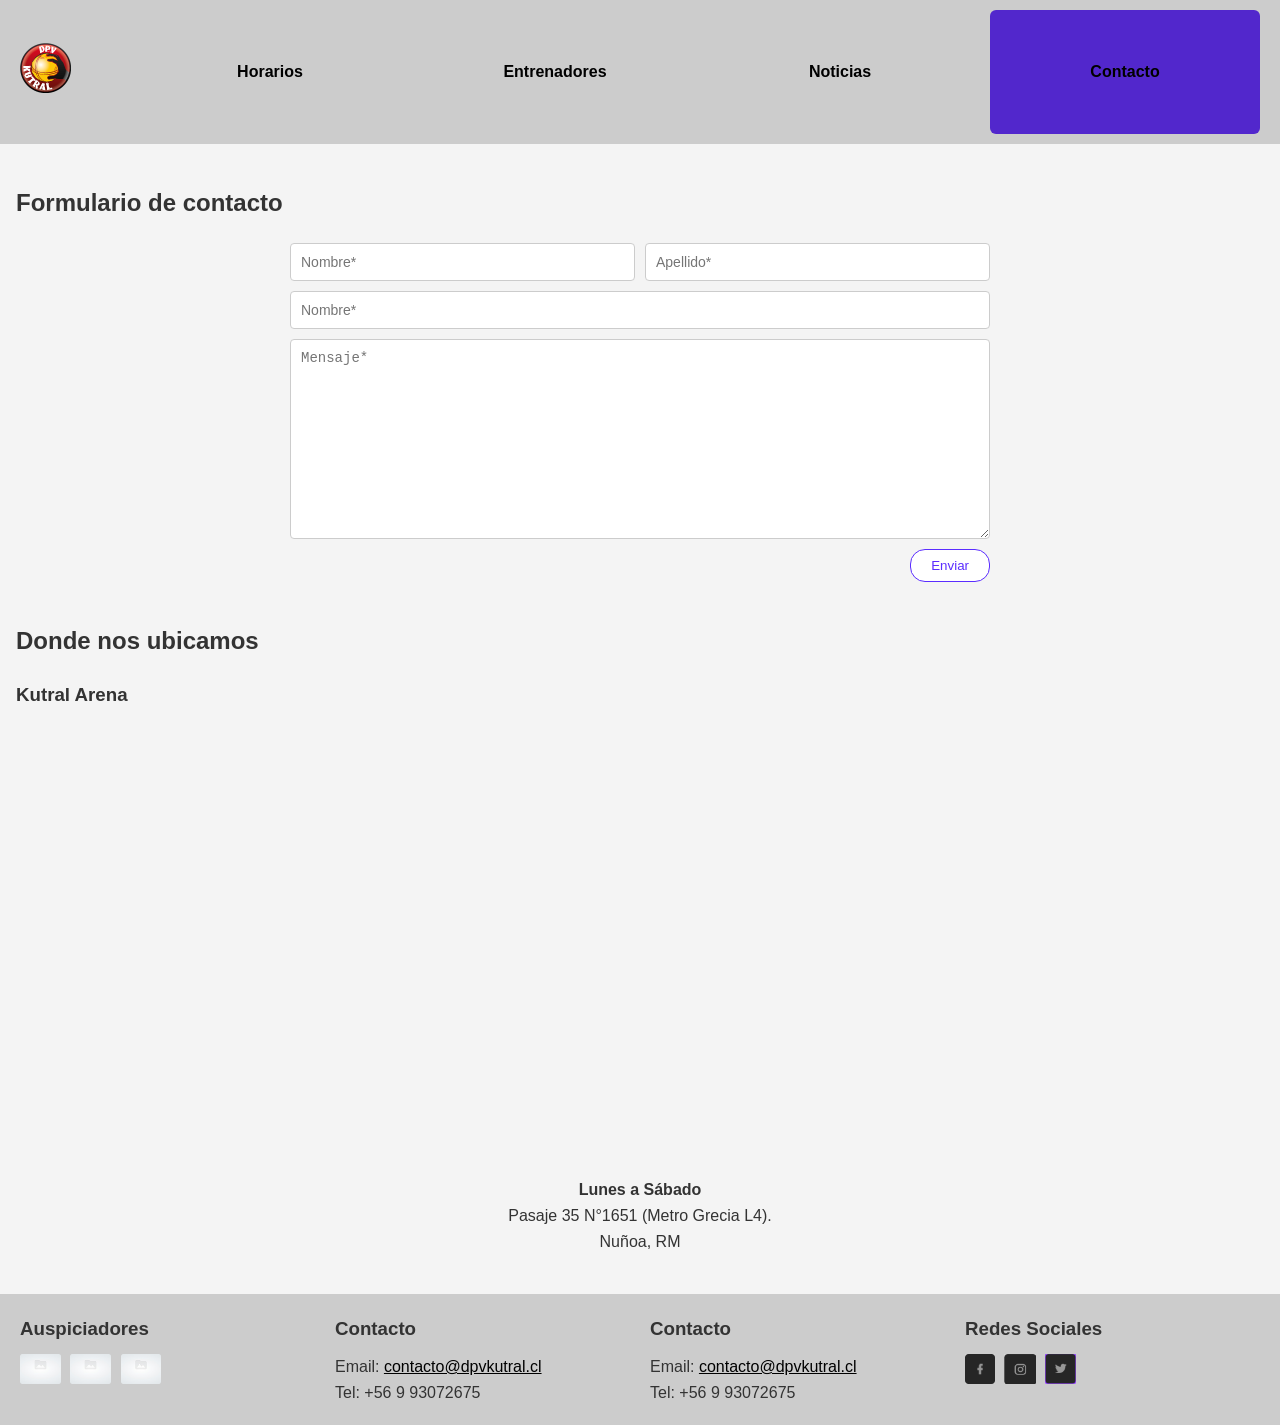
==== pages/contacto.html @ 5791cf62 "primer commit" ====
<!DOCTYPE html>
<html lang="es">
<head>
    <meta charset="UTF-8">
    <meta name="viewport" content="width=device-width, initial-scale=1.0">
    <title>DPV Kutral</title>
    <link rel="shortcut icon" href="favicon.ico" type="image/x-icon">
    <link rel="stylesheet" href="../styles/style.css">

</head>
<body>

  <header>
    <a href="../index.html"><img src="../assets/img/logo_kutral3.png" alt="Logo DPV Kutral"></a>
    <nav>
      <ul>
        <li><a href="horarios.html">Horarios</a></li>
        <li><a href="entrenadores.html">Entrenadores</a></li>
        <li ><a href="noticias.html">Noticias</a></li>
        <li class="active"><a href="#">Contacto</a></li>
      </ul>
    </nav>
  </header>

  <main>
    <section class="formulario">
      <h1>Formulario de contacto</h1>
      <form>
        <div class="fila">
          <input type="text" placeholder="Nombre*">
          <input type="text" placeholder="Apellido*">
        </div>
        <input type="email" placeholder="Nombre*">
        <textarea placeholder="Mensaje*"></textarea>
        <button type="submit" class="button-form">Enviar</button>
      </form>
    </section>

    <section class="ubicacion">
      <h2>Donde nos ubicamos</h2>
      <h3>Kutral Arena</h3>
      <iframe src="https://www.google.com/maps/embed?pb=!1m18!1m12!1m3!1d3328.2023689331454!2d-70.58218602430838!3d-33.47008167338171!2m3!1f0!2f0!3f0!3m2!1i1024!2i768!4f13.1!3m3!1m2!1s0x9662cf8023a3175b%3A0xc8553400b1404cc6!2sKutral%20Arena!5e0!3m2!1ses-419!2scl!4v1747778278502!5m2!1ses-419!2scl" width="600" height="450" style="border:0;" allowfullscreen="" loading="lazy" referrerpolicy="no-referrer-when-downgrade"></iframe>
      <div class="direccion">
        <p><strong>Lunes a Sábado</strong></p>
        <p>Pasaje 35 N°1651 (Metro Grecia L4).<br>Nuñoa, RM</p>
      </div>
    </section>
  </main>
 <!-- Footer -->
  <footer>
     <div>
       <h3>Auspiciadores</h3>
      <img src="../assets/img/sponsor_1.png" alt="Auspiciador 1">
      <img src="../assets/img/sponsor_1.png" alt="Auspiciador 2">
      <img src="../assets/img/sponsor_1.png" alt="Auspiciador 3">
    </div>
    <div>
      <h3>Contacto</h3>
      <p>Email: <a href="mailto:contacto@dpvkutral.cl">contacto@dpvkutral.cl</a></p>
      <p>Tel: +56 9 93072675</p>
    </div>
   
    <div>
      <h3>Contacto</h3>
      <p>Email: <a href="mailto:contacto@dpvkutral.cl">contacto@dpvkutral.cl</a></p>
      <p>Tel: +56 9 93072675</p>
    </div>
    <div>
      <h3>Redes Sociales</h3>
       <a href="https://www.facebook.com/DpvKutral/"><img src="../assets/img/facebook.png" alt="Facebook"></a>
      <a href="https://www.instagram.com/dpvkutral/"><img src="../assets/img/insta.png" alt="Instagram"></a>
      <a href="https://x.com/i/flow/login?redirect_after_login=%2Fdpvkutral"><img src="../assets/img/twitter.png" alt="Twitter"></a>
    </div>
  </footer>

</body>
</html>
---- styles/style.css ----
* {
  margin: 0;
  padding: 0;
  box-sizing: border-box;
}

body {
  font-family: Arial, sans-serif;
  line-height: 1.6;
  background-color: #f4f4f4;
  color: #333;
 
 
}

header {
  background: #ccc;
  padding: 10px 20px;
  display: flex;
  align-items: center;
  justify-content: space-between;
  width: 100%;
 
}

header img {
  height: 50px;
}

nav ul {
  list-style: none;
  display: flex;
  gap: 15px;
}

nav a {
  text-decoration: none;
  color: #000;
    font-weight: bold;
    display: flex;
    width: 270px;
    height: 124.156px;
    padding: 6px 16px;
    justify-content: center;
    align-items: center;
    flex-shrink: 0;
    }
nav li.active{
    border-radius: 6px;
    background: var(--Primary-Color-Dark, #5227CC);
    color: #fff;
    }

section {
  margin: 40px 0;
  padding: 0px 16px;
}

section h1,
section h2 {
  margin-bottom: 20px;
}
#hero{
  /* background-image: url("./assets/img/hero_image.png");*/
   
  
    width: 100%;
    height: 746px;
    background-image: url(./assets/img/hero_image.png);
    background-repeat: repeat-x;
    background-position: center;
   
   
}
.contenedor{
    display: flex;
}
.noticias {
    display: flex;
    gap: 20px;
    width: 55%;
    align-content: flex-start;
    flex-wrap: nowrap;
    flex-direction: column-reverse;
    justify-content: flex-end;

}

.noticias article {
  background: #fff;
  padding: 15px;
  
  align-items: center;
  gap: 15px;
  border: 1px solid #ddd;
}

.noticias img {
  width: 100px;
  height: 100px;
  object-fit: cover;
}

aside {
  margin-top: 40px;
}
aside.instagram{
    width: 40%;
    display: flex;
    align-content: flex-start;
    justify-content: flex-end;
    align-items: flex-start;
    flex-direction: row;
    flex-wrap: wrap;
}
.videos{
    display: flex;
    align-items: stretch;
    justify-content: space-around;
    flex-wrap: nowrap;
    
}
/*noticias*/
.noticias-container {
  display: flex;
  gap: 20px;
  flex-wrap: wrap;
}

.trending-news {
  flex: 1;
  background-color: #e5e7eb;
  padding: 20px;
  border-radius: 10px;
}

.trending-news h2 {
  font-size: 1.2em;
  margin-bottom: 15px;
}

.trending-news article {
  display: flex;
  gap: 15px;
  margin-bottom: 20px;
}

.trending-news img {
  width: 60px;
  height: 60px;
  background: #ccc;
  border-radius: 5px;
}

.trending-news h3 {
  font-size: 1em;
  margin: 5px 0;
}

.featured-news {
  flex: 1;
  background-color: #4b5563;
  color: white;
  padding: 20px;
  border-radius: 10px;
  position: relative;
}

.featured-news button {
  position: absolute;
  top: 20px;
  left: 20px;
  background: #6b7280;
  color: white;
  border: none;
  padding: 5px 10px;
  border-radius: 5px;
}

.featured-news h2 {
  margin-top: 60px;
  font-size: 1.4em;
}

.featured-news img {
  margin-top: 20px;
  width: 100%;
  border-radius: 10px;
}
/*entrenadores*/
.grid {
  display: grid;
  grid-template-columns: repeat(auto-fit, minmax(300px, 1fr));
  gap: 20px;
}

.card {
  background: white;
  padding: 20px;
  border-radius: 10px;
  box-shadow: 0 2px 6px rgba(0,0,0,0.1);
}

.card img {
  
  border-radius: 10px;
  margin-bottom: 15px;

 
}

.social {
  margin-top: 10px;
}

.social a img {
  height: 48px;
  margin-right: 10px;
}
/*contacto*/
.formulario h1, .ubicacion h2 {
  font-size: 24px;
  margin-bottom: 20px;
}

form {
  max-width: 700px;
  margin: auto;
  display: flex;
  flex-direction: column;
  gap: 10px;
}

.fila {
  display: flex;
  gap: 10px;
}

input, textarea {
  width: 100%;
  padding: 10px;
  border: 1px solid #ccc;
  border-radius: 4px;
  font-size: 14px;
}

textarea {
  height: 200px;
}

.button-form {
  align-self: flex-end;
  padding: 8px 20px;
  background-color: white;
  border: 1px solid #5b2dff;
  border-radius: 15px;
  color: #5b2dff;
  cursor: pointer;
}

.ubicacion img {
  width: 100%;
  max-width: 700px;
  display: block;
  margin: 20px auto;
}

.direccion {
  text-align: center;
  margin-top: 10px;
}
/*horarios*/
.horarios {
  display: flex;
  justify-content: space-around;
  margin: 40px 20px;
  flex-wrap: wrap;
}

.grupo {
  text-align: center;
  max-width: 250px;
}

.foto {
  width: 80px;
  height: 80px;
  background: #ddd;
  border-radius: 50%;
  margin: 0 auto 10px;
}

.horario {
  display: inline-block;
  margin: 5px 0;
  padding: 5px 10px;
  border: 1px solid #888;
  border-radius: 8px;
  font-size: 14px;
}
footer {
  background: #ccc;
  padding: 20px;
  display: flex;
  justify-content: space-between;
  flex-wrap: wrap;
  gap: 20px;
}

footer div {
  flex: 1 1 200px;
}

footer h3 {
  margin-bottom: 10px;
}

footer img {
  height: 30px;
  margin-right: 5px;
}

footer a {
  text-decoration: underline;
  color: #000;
}

button {
  padding: 8px 12px;
  background-color: #eee;
  border: 1px solid #999;
  cursor: pointer;
}
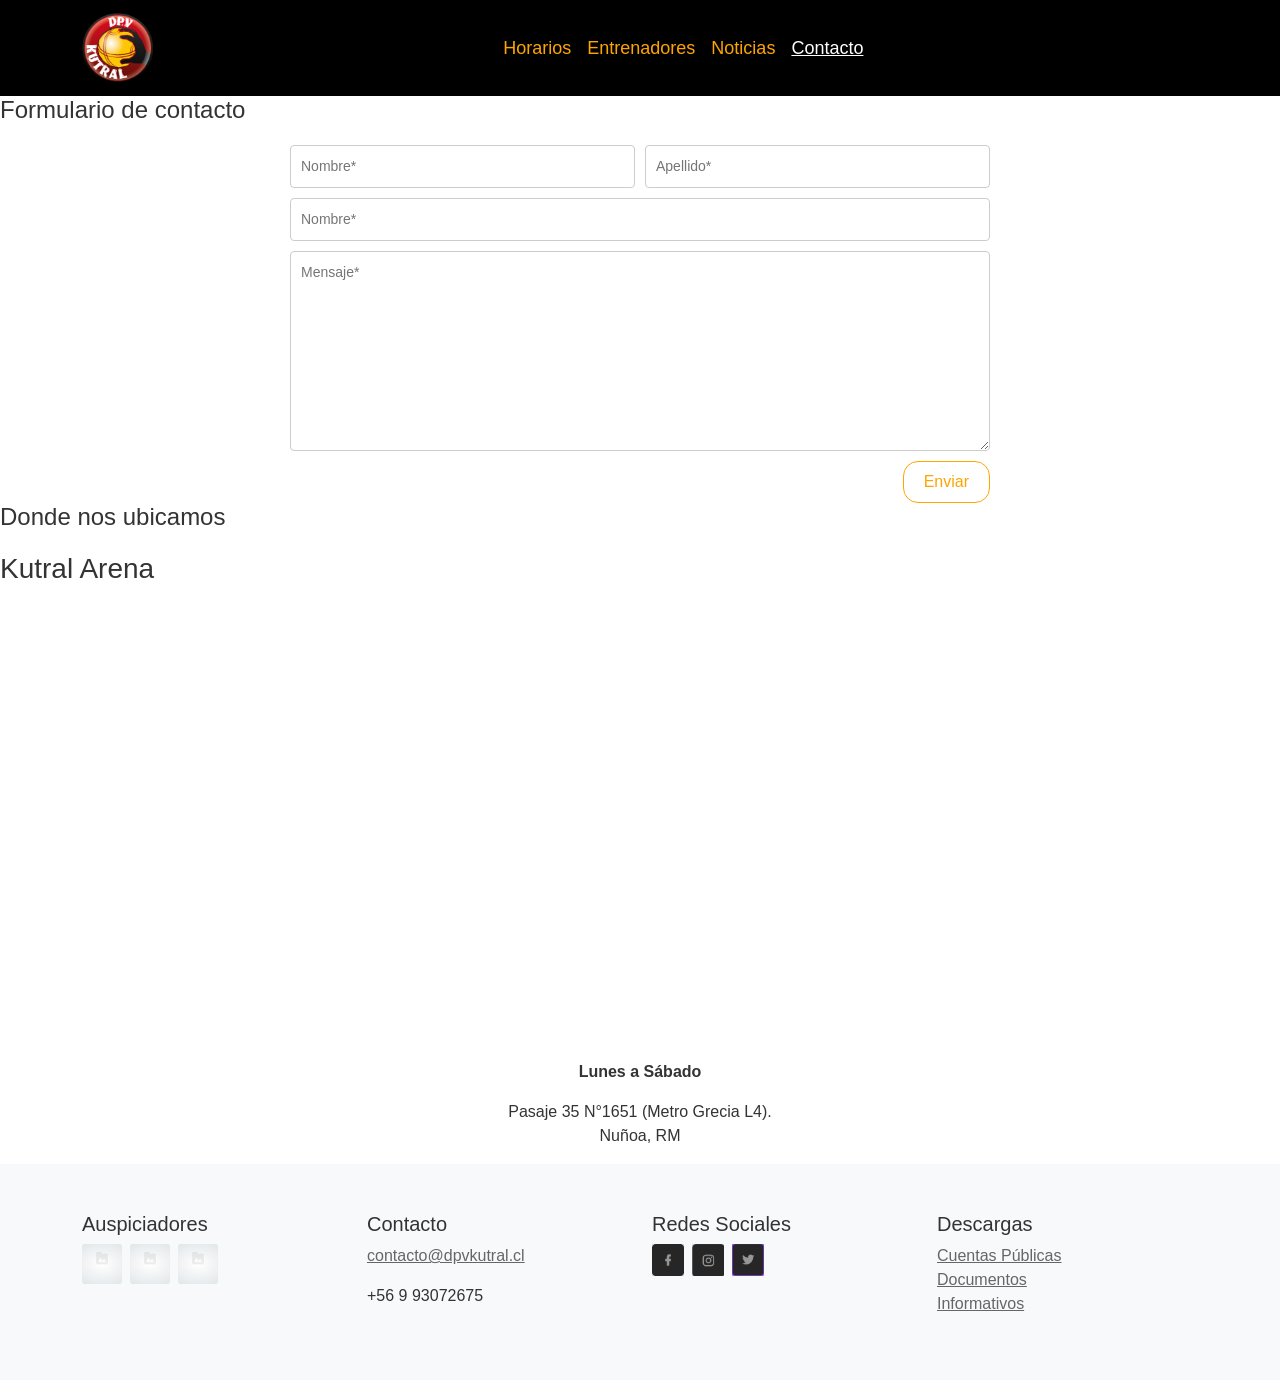
==== commit e9a19aa9: "segunda entrega" ====
--- a/pages/contacto.html
+++ b/pages/contacto.html
@@ -1,26 +1,34 @@
 <!DOCTYPE html>
 <html lang="es">
 <head>
-    <meta charset="UTF-8">
-    <meta name="viewport" content="width=device-width, initial-scale=1.0">
-    <title>DPV Kutral</title>
-    <link rel="shortcut icon" href="favicon.ico" type="image/x-icon">
-    <link rel="stylesheet" href="../styles/style.css">
-
+  <meta charset="UTF-8" />
+  <meta name="viewport" content="width=device-width, initial-scale=1.0" />
+  <title>DPV Kutral</title>
+  <link rel="shortcut icon" href="favicon.ico" type="image/x-icon">
+  <link href="https://cdn.jsdelivr.net/npm/bootstrap@5.3.6/dist/css/bootstrap.min.css" rel="stylesheet">
+  <link rel="stylesheet" href="../styles/style.css" />
+</head>
 </head>
 <body>
 
-  <header>
-    <a href="../index.html"><img src="../assets/img/logo_kutral3.png" alt="Logo DPV Kutral"></a>
-    <nav>
-      <ul>
-        <li><a href="horarios.html">Horarios</a></li>
-        <li><a href="entrenadores.html">Entrenadores</a></li>
-        <li ><a href="noticias.html">Noticias</a></li>
-        <li class="active"><a href="#">Contacto</a></li>
-      </ul>
-    </nav>
-  </header>
+  <!-- Navbar -->
+ <nav class="navbar navbar-expand-lg ">
+    <div class="container">
+      <a class="navbar-brand" href="../index.html"><img src="../assets/img/logo_kutral3.png" alt="Logo" style="height:70px;"></a>
+      <button class="navbar-toggler" type="button" data-bs-toggle="collapse" data-bs-target="#navbarNav">
+        <span class="navbar-toggler-icon"></span>
+      </button>
+      <div class="collapse navbar-collapse justify-content-center" id="navbarNav">
+        <ul class="navbar-nav">
+          <li class="nav-item"><a class="nav-link" href="./horarios.html">Horarios</a></li>
+          <li class="nav-item"><a class="nav-link" href="./entrenadores.html">Entrenadores</a></li>
+          <li class="nav-item"><a class="nav-link" href="./noticias.html">Noticias</a></li>
+          <li class="nav-item"><a class="nav-link active" href="#">Contacto</a></li>
+        </ul>
+      </div>
+    </div>
+  </nav>
+
 
   <main>
     <section class="formulario">
@@ -47,29 +55,40 @@
     </section>
   </main>
  <!-- Footer -->
-  <footer>
-     <div>
-       <h3>Auspiciadores</h3>
-      <img src="../assets/img/sponsor_1.png" alt="Auspiciador 1">
-      <img src="../assets/img/sponsor_1.png" alt="Auspiciador 2">
-      <img src="../assets/img/sponsor_1.png" alt="Auspiciador 3">
-    </div>
-    <div>
-      <h3>Contacto</h3>
-      <p>Email: <a href="mailto:contacto@dpvkutral.cl">contacto@dpvkutral.cl</a></p>
-      <p>Tel: +56 9 93072675</p>
-    </div>
-   
-    <div>
-      <h3>Contacto</h3>
-      <p>Email: <a href="mailto:contacto@dpvkutral.cl">contacto@dpvkutral.cl</a></p>
-      <p>Tel: +56 9 93072675</p>
-    </div>
-    <div>
-      <h3>Redes Sociales</h3>
-       <a href="https://www.facebook.com/DpvKutral/"><img src="../assets/img/facebook.png" alt="Facebook"></a>
-      <a href="https://www.instagram.com/dpvkutral/"><img src="../assets/img/insta.png" alt="Instagram"></a>
-      <a href="https://x.com/i/flow/login?redirect_after_login=%2Fdpvkutral"><img src="../assets/img/twitter.png" alt="Twitter"></a>
+ <!-- Footer -->
+  <footer class="bg-light py-5">
+    <div class="container">
+      <div class="row gy-4">
+        <div class="col-12 col-md-3">
+          <h5>Auspiciadores</h5>
+          <div class="d-flex gap-2 flex-wrap">
+            <img src="../assets/img/sponsor_1.png" width="40" height="40" alt="">
+            <img src="../assets/img/sponsor_1.png" width="40" height="40" alt="">
+            <img src="../assets/img/sponsor_1.png" width="40" height="40" alt="">
+          </div>
+        </div>
+        <div class="col-12 col-md-3">
+          <h5>Contacto</h5>
+          <p><a href="mailto:contacto@dpvkutral.cl">contacto@dpvkutral.cl</a></p>
+          <p>+56 9 93072675</p>
+        </div>
+        <div class="col-12 col-md-3">
+          <h5>Redes Sociales</h5>
+          <div class="d-flex gap-2">
+            <a href="https://www.facebook.com/DpvKutral/"><img src="../assets/img/facebook.png" width="32" height="32"></a>
+            <a href="https://www.instagram.com/dpvkutral/"><img src="../assets/img/insta.png" width="32" height="32"></a>
+            <a href="https://x.com/dpvkutral"><img src="../assets/img/twitter.png" width="32" height="32"></a>
+          </div>
+        </div>
+        <div class="col-12 col-md-3">
+          <h5>Descargas</h5>
+          <ul class="list-unstyled">
+            <li><a href="#">Cuentas Públicas</a></li>
+            <li><a href="#">Documentos</a></li>
+            <li><a href="#">Informativos</a></li>
+          </ul>
+        </div>
+      </div>
     </div>
   </footer>
 
--- a/styles/style.css
+++ b/styles/style.css
@@ -5,121 +5,175 @@
 }
 
 body {
-  font-family: Arial, sans-serif;
-  line-height: 1.6;
-  background-color: #f4f4f4;
+  font-family: ArialRoboto, sans-serif;
+  background-color: #fff;
   color: #333;
- 
- 
-}
-
-header {
-  background: #ccc;
-  padding: 10px 20px;
-  display: flex;
-  align-items: center;
-  justify-content: space-between;
-  width: 100%;
- 
-}
-
-header img {
-  height: 50px;
-}
-
-nav ul {
-  list-style: none;
-  display: flex;
-  gap: 15px;
-}
-
-nav a {
-  text-decoration: none;
-  color: #000;
-    font-weight: bold;
-    display: flex;
-    width: 270px;
-    height: 124.156px;
-    padding: 6px 16px;
-    justify-content: center;
-    align-items: center;
-    flex-shrink: 0;
-    }
-nav li.active{
-    border-radius: 6px;
-    background: var(--Primary-Color-Dark, #5227CC);
-    color: #fff;
-    }
-
-section {
-  margin: 40px 0;
-  padding: 0px 16px;
-}
-
+}
+a{
+  color: #666;
+  text-decoration: underline;
+}
 section h1,
 section h2 {
   margin-bottom: 20px;
 }
-#hero{
-  /* background-image: url("./assets/img/hero_image.png");*/
-   
-  
-    width: 100%;
-    height: 746px;
-    background-image: url(./assets/img/hero_image.png);
-    background-repeat: repeat-x;
-    background-position: center;
-   
-   
-}
-.contenedor{
-    display: flex;
-}
-.noticias {
-    display: flex;
-    gap: 20px;
-    width: 55%;
-    align-content: flex-start;
-    flex-wrap: nowrap;
-    flex-direction: column-reverse;
-    justify-content: flex-end;
-
-}
-
-.noticias article {
+/*menu*/
+.navbar {
+  background-color: #000;
+}
+.navbar .nav-item a{
+  color: orange;
+  font-size: 18px;
+}
+.navbar .nav-item a:hover{
+  color:#fff;
+  text-decoration: underline;
+}
+.navbar .nav-item a.nav-link.active {
+    color: #fff;
+    text-decoration: underline;
+    }
+.navbar-toggler{
+  background-color: orange;
+  border-color: #f4f4f4;
+}
+.hero {
+  background-image: url('../assets/img/hero_image.jpg');
+  background-size: cover;
+  background-position: center;
+  height: 60vh;
+}
+
+.btn-noticias {
+  width: 100%;
+  max-width: 200px;
+  background-color:orange ;
+  color: #000;
+  border: #999;
+}
+
+.instagram {
+  display: flex;
+  justify-content: center;
+}
+/* entrenadores*/
+.card-entrenador {
+  border: 1px solid #ccc;
+  padding: 1rem;
   background: #fff;
-  padding: 15px;
-  
-  align-items: center;
-  gap: 15px;
-  border: 1px solid #ddd;
-}
-
-.noticias img {
-  width: 100px;
-  height: 100px;
+  border-radius: 5px;
+  height: 100%;
+}
+
+.card-entrenador img {
+  width: 100%;
+  max-height: 250px;
   object-fit: cover;
-}
-
-aside {
-  margin-top: 40px;
-}
-aside.instagram{
-    width: 40%;
-    display: flex;
-    align-content: flex-start;
-    justify-content: flex-end;
-    align-items: flex-start;
-    flex-direction: row;
-    flex-wrap: wrap;
-}
-.videos{
-    display: flex;
-    align-items: stretch;
-    justify-content: space-around;
-    flex-wrap: nowrap;
-    
-}
+  border-radius: 5px;
+}
+
+.card-entrenador h2 {
+  font-size: 1.25rem;
+  margin-top: 1rem;
+}
+
+.card-entrenador p {
+  margin: 0.25rem 0;
+}
+
+.social {
+  margin-top: 10px;
+}
+
+.social a img {
+  height: 48px;
+  width: 48px;
+  margin-right: 10px;
+}
+/*contacto*/
+
+.formulario h1, .ubicacion h2 {
+  font-size: 24px;
+  margin-bottom: 20px;
+}
+
+form {
+  max-width: 700px;
+  margin: auto;
+  display: flex;
+  flex-direction: column;
+  gap: 10px;
+}
+
+.fila {
+  display: flex;
+  gap: 10px;
+}
+
+input, textarea {
+  width: 100%;
+  padding: 10px;
+  border: 1px solid #ccc;
+  border-radius: 4px;
+  font-size: 14px;
+}
+
+textarea {
+  height: 200px;
+}
+
+.button-form {
+  align-self: flex-end;
+  padding: 8px 20px;
+  background-color: white;
+  border: 1px solid orange;
+  border-radius: 15px;
+  color: orange;
+  cursor: pointer;
+}
+
+.ubicacion img {
+  width: 100%;
+  max-width: 700px;
+  display: block;
+  margin: 20px auto;
+}
+
+.direccion {
+  text-align: center;
+  margin-top: 10px;
+}
+/*horarios*/
+.horarios {
+  display: flex;
+  justify-content: space-around;
+  margin: 40px 20px;
+  flex-wrap: wrap;
+}
+
+.grupo {
+  text-align: center;
+  max-width: 250px;
+}
+
+.foto {
+  width: 80px;
+  height: 80px;
+  background: #ddd;
+  border-radius: 50%;
+  margin: 0 auto 10px;
+}
+
+.horario {
+  display: inline-block;
+  margin: 5px 0;
+  padding: 5px 10px;
+  border: 1px solid #888;
+  border-radius: 8px;
+  font-size: 14px;
+  background-color: orange;
+}
+
 /*noticias*/
 .noticias-container {
   display: flex;
@@ -187,147 +241,12 @@
   width: 100%;
   border-radius: 10px;
 }
-/*entrenadores*/
-.grid {
-  display: grid;
-  grid-template-columns: repeat(auto-fit, minmax(300px, 1fr));
-  gap: 20px;
-}
-
-.card {
-  background: white;
-  padding: 20px;
-  border-radius: 10px;
-  box-shadow: 0 2px 6px rgba(0,0,0,0.1);
-}
-
-.card img {
-  
-  border-radius: 10px;
-  margin-bottom: 15px;
-
- 
-}
-
-.social {
-  margin-top: 10px;
-}
-
-.social a img {
-  height: 48px;
-  margin-right: 10px;
-}
-/*contacto*/
-.formulario h1, .ubicacion h2 {
-  font-size: 24px;
-  margin-bottom: 20px;
-}
-
-form {
-  max-width: 700px;
-  margin: auto;
-  display: flex;
-  flex-direction: column;
-  gap: 10px;
-}
-
-.fila {
-  display: flex;
-  gap: 10px;
-}
-
-input, textarea {
-  width: 100%;
-  padding: 10px;
-  border: 1px solid #ccc;
-  border-radius: 4px;
-  font-size: 14px;
-}
-
-textarea {
-  height: 200px;
-}
-
-.button-form {
-  align-self: flex-end;
-  padding: 8px 20px;
-  background-color: white;
-  border: 1px solid #5b2dff;
-  border-radius: 15px;
-  color: #5b2dff;
-  cursor: pointer;
-}
-
-.ubicacion img {
-  width: 100%;
-  max-width: 700px;
-  display: block;
-  margin: 20px auto;
-}
-
-.direccion {
-  text-align: center;
-  margin-top: 10px;
-}
-/*horarios*/
-.horarios {
-  display: flex;
-  justify-content: space-around;
-  margin: 40px 20px;
-  flex-wrap: wrap;
-}
-
-.grupo {
-  text-align: center;
-  max-width: 250px;
-}
-
-.foto {
-  width: 80px;
-  height: 80px;
-  background: #ddd;
-  border-radius: 50%;
-  margin: 0 auto 10px;
-}
-
-.horario {
-  display: inline-block;
-  margin: 5px 0;
-  padding: 5px 10px;
-  border: 1px solid #888;
-  border-radius: 8px;
-  font-size: 14px;
-}
-footer {
-  background: #ccc;
-  padding: 20px;
-  display: flex;
-  justify-content: space-between;
-  flex-wrap: wrap;
-  gap: 20px;
-}
-
-footer div {
-  flex: 1 1 200px;
-}
-
-footer h3 {
-  margin-bottom: 10px;
-}
-
-footer img {
-  height: 30px;
-  margin-right: 5px;
-}
-
-footer a {
-  text-decoration: underline;
-  color: #000;
-}
-
-button {
-  padding: 8px 12px;
-  background-color: #eee;
-  border: 1px solid #999;
-  cursor: pointer;
-}+/*home*/
+@media (max-width: 576px) {
+  #videos .video-item:not(:first-child) {
+    display: none;
+  }
+  article .noticias .noticia-item:last-child{
+    display: none;
+  }
+}
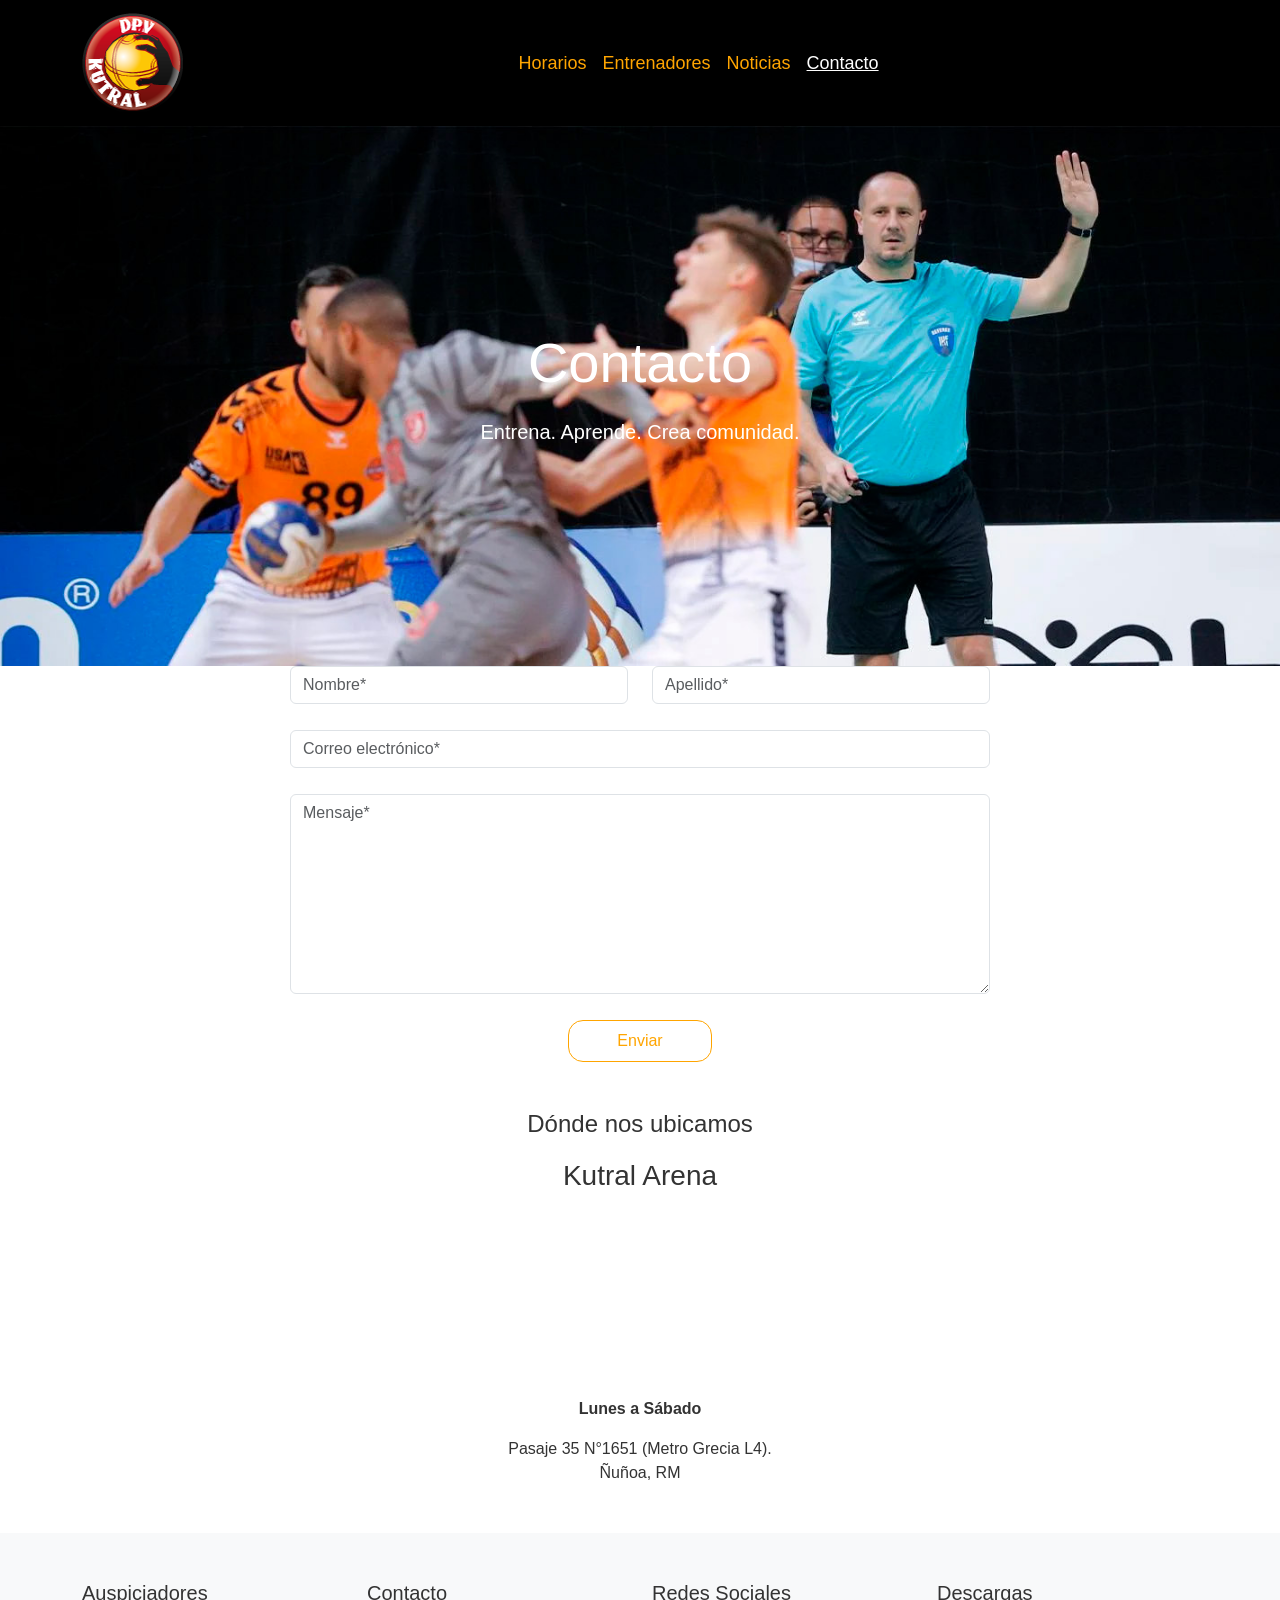
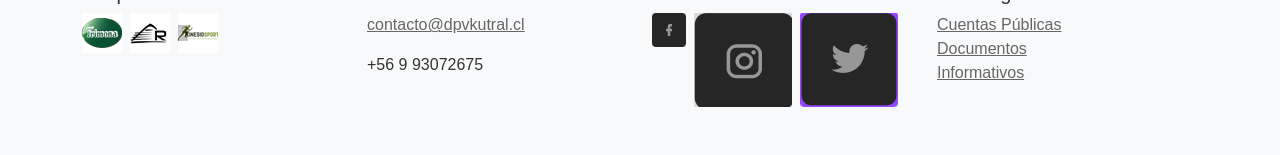
==== commit 91a974de: "subir cambios" ====
--- a/pages/contacto.html
+++ b/pages/contacto.html
@@ -4,67 +4,85 @@
   <meta charset="UTF-8" />
   <meta name="viewport" content="width=device-width, initial-scale=1.0" />
   <title>DPV Kutral</title>
-  <link rel="shortcut icon" href="favicon.ico" type="image/x-icon">
+  <link rel="shortcut icon" href="../assets/img/favicon.ico" type="image/x-icon">
   <link href="https://cdn.jsdelivr.net/npm/bootstrap@5.3.6/dist/css/bootstrap.min.css" rel="stylesheet">
   <link rel="stylesheet" href="../styles/style.css" />
-</head>
+  <link rel="icon" href="contacto_responsive.html" >
+   <link rel="stylesheet" href="https://cdnjs.cloudflare.com/ajax/libs/animate.css/4.1.1/animate.min.css"/>
+
 </head>
 <body>
 
   <!-- Navbar -->
- <nav class="navbar navbar-expand-lg ">
+  <nav class="navbar navbar-expand-lg ">
     <div class="container">
-      <a class="navbar-brand" href="../index.html"><img src="../assets/img/logo_kutral3.png" alt="Logo" style="height:70px;"></a>
+      <a class="navbar-brand" href="../index.html"><img src="../assets/img/logo_kutral3.png" alt="Logo" ></a>
       <button class="navbar-toggler" type="button" data-bs-toggle="collapse" data-bs-target="#navbarNav">
         <span class="navbar-toggler-icon"></span>
       </button>
       <div class="collapse navbar-collapse justify-content-center" id="navbarNav">
         <ul class="navbar-nav">
-          <li class="nav-item"><a class="nav-link" href="./horarios.html">Horarios</a></li>
-          <li class="nav-item"><a class="nav-link" href="./entrenadores.html">Entrenadores</a></li>
-          <li class="nav-item"><a class="nav-link" href="./noticias.html">Noticias</a></li>
+          <li class="nav-item"><a class="nav-link" href="../pages/horarios.html">Horarios</a></li>
+          <li class="nav-item"><a class="nav-link" href="../pages/entrenadores.html">Entrenadores</a></li>
+          <li class="nav-item"><a class="nav-link" href="../pages/noticias.html">Noticias</a></li>
           <li class="nav-item"><a class="nav-link active" href="#">Contacto</a></li>
         </ul>
       </div>
     </div>
   </nav>
+<section class="hero d-flex align-items-center text-white text-center">
+  <div class="container">
+    <h1 class="display-4">Contacto</h1>
+    <p class="lead">Entrena. Aprende. Crea comunidad.</p>
+  </div>
+</section>
 
+  <main class="container">
+  <section class="formulario">
+    <form>
+      <div class="row">
+        <div class="col-md-6 mb-3">
+          <input type="text" class="form-control" placeholder="Nombre*">
+        </div>
+        <div class="col-md-6 mb-3">
+          <input type="text" class="form-control" placeholder="Apellido*">
+        </div>
+      </div>
+      <div class="mb-3">
+        <input type="email" class="form-control" placeholder="Correo electrónico*">
+      </div>
+      <div class="mb-3">
+        <textarea class="form-control" rows="5" placeholder="Mensaje*"></textarea>
+      </div>
+      <div class="text-center">
+        <button type="submit" class="btn button-form px-5">Enviar</button>
+      </div>
+    </form>
+  </section>
 
-  <main>
-    <section class="formulario">
-      <h1>Formulario de contacto</h1>
-      <form>
-        <div class="fila">
-          <input type="text" placeholder="Nombre*">
-          <input type="text" placeholder="Apellido*">
-        </div>
-        <input type="email" placeholder="Nombre*">
-        <textarea placeholder="Mensaje*"></textarea>
-        <button type="submit" class="button-form">Enviar</button>
-      </form>
-    </section>
-
-    <section class="ubicacion">
-      <h2>Donde nos ubicamos</h2>
-      <h3>Kutral Arena</h3>
-      <iframe src="https://www.google.com/maps/embed?pb=!1m18!1m12!1m3!1d3328.2023689331454!2d-70.58218602430838!3d-33.47008167338171!2m3!1f0!2f0!3f0!3m2!1i1024!2i768!4f13.1!3m3!1m2!1s0x9662cf8023a3175b%3A0xc8553400b1404cc6!2sKutral%20Arena!5e0!3m2!1ses-419!2scl!4v1747778278502!5m2!1ses-419!2scl" width="600" height="450" style="border:0;" allowfullscreen="" loading="lazy" referrerpolicy="no-referrer-when-downgrade"></iframe>
-      <div class="direccion">
-        <p><strong>Lunes a Sábado</strong></p>
-        <p>Pasaje 35 N°1651 (Metro Grecia L4).<br>Nuñoa, RM</p>
-      </div>
-    </section>
-  </main>
- <!-- Footer -->
- <!-- Footer -->
+  <!-- Ubicación -->
+  <section class="ubicacion my-5">
+    <h2 class="text-center">Dónde nos ubicamos</h2>
+    <h3 class="text-center">Kutral Arena</h3>
+    <div class="my-4">
+      <iframe src="https://www.google.com/maps/embed?pb=!1m18!1m12!1m3!1d3328.2023689331454!2d-70.58218602430838!3d-33.47008167338171!2m3!1f0!2f0!3f0!3m2!1i1024!2i768!4f13.1!3m3!1m2!1s0x9662cf8023a3175b%3A0xc8553400b1404cc6!2sKutral%20Arena!5e0!3m2!1ses-419!2scl!4v1747778278502!5m2!1ses-419!2scl" allowfullscreen loading="lazy"></iframe>
+    </div>
+    <div class="direccion text-center">
+      <p><strong>Lunes a Sábado</strong></p>
+      <p>Pasaje 35 N°1651 (Metro Grecia L4).<br>Ñuñoa, RM</p>
+    </div>
+  </section>
+</main>
+  <!-- Footer -->
   <footer class="bg-light py-5">
     <div class="container">
       <div class="row gy-4">
         <div class="col-12 col-md-3">
           <h5>Auspiciadores</h5>
-          <div class="d-flex gap-2 flex-wrap">
-            <img src="../assets/img/sponsor_1.png" width="40" height="40" alt="">
-            <img src="../assets/img/sponsor_1.png" width="40" height="40" alt="">
-            <img src="../assets/img/sponsor_1.png" width="40" height="40" alt="">
+          <div class="d-flex gap-2 flex-wrap sponsor">
+            <img src="../assets/img/trimona.png"  alt="trimona">
+            <img src="../assets/img/ruka.png"  alt="ruka">
+            <img src="../assets/img/kine_sport.png" alt="kine_sport">
           </div>
         </div>
         <div class="col-12 col-md-3">
@@ -74,23 +92,24 @@
         </div>
         <div class="col-12 col-md-3">
           <h5>Redes Sociales</h5>
-          <div class="d-flex gap-2">
-            <a href="https://www.facebook.com/DpvKutral/"><img src="../assets/img/facebook.png" width="32" height="32"></a>
-            <a href="https://www.instagram.com/dpvkutral/"><img src="../assets/img/insta.png" width="32" height="32"></a>
-            <a href="https://x.com/dpvkutral"><img src="../assets/img/twitter.png" width="32" height="32"></a>
+          <div class="d-flex gap-2 rrss">
+            <a href="https://www.facebook.com/DpvKutral/"><img src="../assets/img/facebook.png" ></a>
+            <a href="https://www.instagram.com/dpvkutral/"><img src="../assets/img/insta.png" ></a>
+            <a href="https://x.com/dpvkutral"><img src="../assets/img/twitter.png" ></a>
           </div>
         </div>
         <div class="col-12 col-md-3">
           <h5>Descargas</h5>
           <ul class="list-unstyled">
-            <li><a href="#">Cuentas Públicas</a></li>
-            <li><a href="#">Documentos</a></li>
-            <li><a href="#">Informativos</a></li>
+              <li><a href="https://www.dpvkutral.cl/documentos/cuenta-publica" alt=" documentos cuenta publica">Cuentas Públicas</a></li>
+            <li><a href="https://www.dpvkutral.cl/documentos/documentos" alt="documentos descargables">Documentos</a></li>
+            <li><a href="https://www.dpvkutral.cl/documentos/informativos" alt="informativos">Informativos</a></li>
+          </ul>
           </ul>
         </div>
       </div>
     </div>
   </footer>
-
+  <script src="https://cdn.jsdelivr.net/npm/bootstrap@5.3.6/dist/js/bootstrap.bundle.min.js"></script>
 </body>
 </html>
--- a/styles/style.css
+++ b/styles/style.css
@@ -246,7 +246,5 @@
   #videos .video-item:not(:first-child) {
     display: none;
   }
-  article .noticias .noticia-item:last-child{
-    display: none;
-  }
-}
+ 
+}
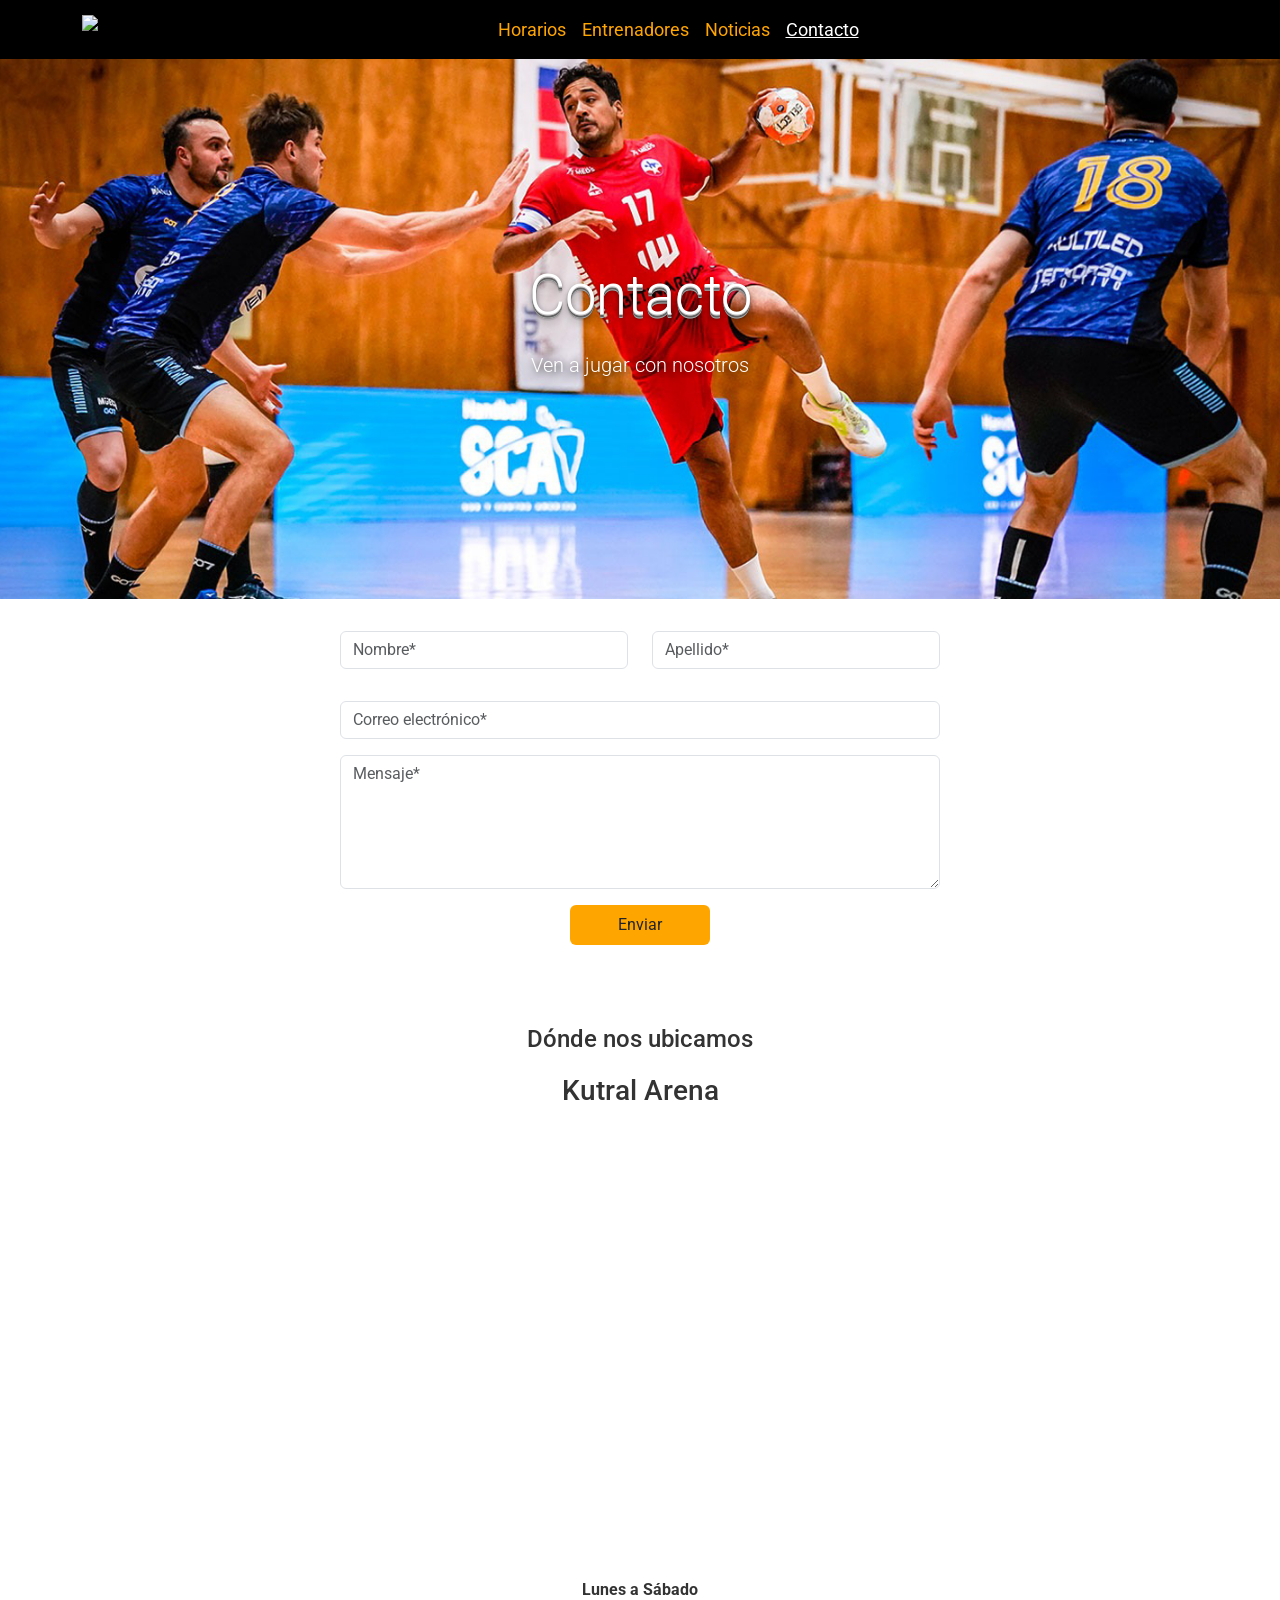
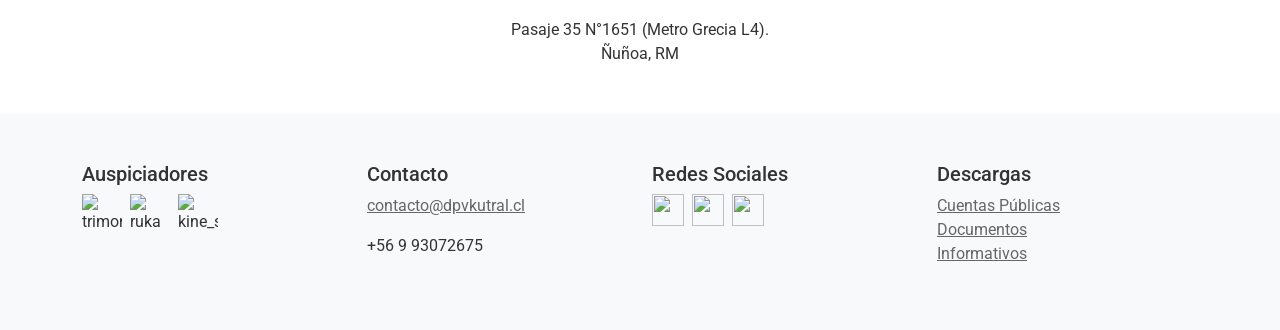
==== commit bfb87c8c: "entrega3" ====
--- a/pages/contacto.html
+++ b/pages/contacto.html
@@ -6,9 +6,11 @@
   <title>DPV Kutral</title>
   <link rel="shortcut icon" href="../assets/img/favicon.ico" type="image/x-icon">
   <link href="https://cdn.jsdelivr.net/npm/bootstrap@5.3.6/dist/css/bootstrap.min.css" rel="stylesheet">
-  <link rel="stylesheet" href="../styles/style.css" />
+  <link rel="stylesheet" href="../sass/style.css" />
   <link rel="icon" href="contacto_responsive.html" >
    <link rel="stylesheet" href="https://cdnjs.cloudflare.com/ajax/libs/animate.css/4.1.1/animate.min.css"/>
+   <link href="https://fonts.googleapis.com/css2?family=Roboto&display=swap" rel="stylesheet">
+
 
 </head>
 <body>
@@ -30,10 +32,10 @@
       </div>
     </div>
   </nav>
-<section class="hero d-flex align-items-center text-white text-center">
+<section class="hero-contacto d-flex align-items-center text-white text-center">
   <div class="container">
-    <h1 class="display-4">Contacto</h1>
-    <p class="lead">Entrena. Aprende. Crea comunidad.</p>
+    <h1 class="display-4 animate__animated animate__backInDown">Contacto</h1>
+    <p class="lead animate__animated animate__backInLeft">Ven a jugar con nosotros</p>
   </div>
 </section>
 
--- a/sass/style.css
+++ b/sass/style.css
@@ -0,0 +1,309 @@
+body {
+  font-family: "Roboto", Arial, sans-serif;
+  background-color: #fff;
+  color: #333;
+}
+body a {
+  color: #666;
+  text-decoration: underline;
+}
+
+section h1,
+section h2 {
+  margin-bottom: 20px;
+}
+
+/* Menu */
+.navbar {
+  background-color: #000;
+}
+.navbar img {
+  height: 70px;
+}
+.navbar .nav-item a {
+  color: orange;
+  font-size: 18px;
+}
+.navbar .nav-item a:hover {
+  color: #fff;
+  text-decoration: underline;
+}
+.navbar .nav-item a.nav-link.active {
+  color: #fff;
+  text-decoration: underline;
+}
+.navbar .navbar-toggler {
+  background-color: orange;
+  border-color: #f4f4f4;
+}
+
+.hero-home {
+  background-image: url(../assets/img/hero_image.jpg);
+  background-size: cover;
+  background-position: center;
+  height: 60vh;
+}
+
+.hero-contacto {
+  background-image: url(../assets/img/hero_contacto.png);
+  background-size: cover;
+  background-position: center;
+  height: 60vh;
+}
+
+.hero-news {
+  background-image: url(../assets/img/hero_news.png);
+  background-size: cover;
+  background-position: center;
+  height: 60vh;
+}
+
+.hero-dt {
+  background-image: url(../assets/img/hero_dt.png);
+  background-size: cover;
+  background-position: center;
+  height: 60vh;
+}
+
+.hero-horarios {
+  background-image: url(../assets/img/hero_horario.png);
+  background-size: cover;
+  background-position: center;
+  height: 60vh;
+}
+
+h1.display-4.animate__animated.animate__backInDown {
+  text-shadow: 0 1px 0 #c7c5c5, 0 1px 0 #b1b1b1, 0 3px 0 #605f5f, 0 4px 0 #aaa, 0 4px 0 #575757, 0 6px 1px rgba(0, 0, 0, 0.1), 0 0 5px rgba(0, 0, 0, 0.1), 0 1px 2px rgba(0, 0, 0, 0.3), 0 3px 5px rgba(0, 0, 0, 0.2), 0 5px 10px rgba(0, 0, 0, 0.25), 0 10px 10px rgba(0, 0, 0, 0.2), 0 20px 20px rgba(0, 0, 0, 0.15);
+}
+
+p.lead.animate__animated.animate__backInLeft {
+  text-shadow: 2px 2px 9px #000;
+}
+
+/* home */
+.btn-noticias {
+  width: 100%;
+  max-width: 200px;
+  background-color: orange;
+  color: #000;
+  border: #999;
+}
+
+#noticias .noticia-item img {
+  height: 100px;
+  width: 100px;
+}
+
+.instagram {
+  display: flex;
+  justify-content: center;
+}
+
+article a {
+  color: orange;
+  font-weight: 500;
+  font-size: 16px;
+  text-decoration: underline;
+}
+article .noticias .noticia-item:last-child {
+  display: none;
+}
+
+.featured-news a {
+  color: white;
+  font-weight: 500;
+  font-size: 16px;
+  text-decoration: underline;
+}
+
+@media (max-width: 576px) {
+  #videos .video-item:not(:first-child) {
+    display: none;
+  }
+  article .noticias .noticia-item:last-child {
+    display: none;
+  }
+}
+.card-entrenador {
+  border: 1px solid #ccc;
+  padding: 1rem;
+  background: #fff;
+  border-radius: 5px;
+  height: 100%;
+}
+.card-entrenador img {
+  width: 100%;
+  max-height: 250px;
+  object-fit: cover;
+  border-radius: 5px;
+}
+.card-entrenador h2 {
+  font-size: 1.25rem;
+  margin-top: 1rem;
+}
+.card-entrenador p {
+  margin: 0.25rem 0;
+}
+
+.social img {
+  margin: 0 10px 10px 0;
+  height: 48px;
+  width: 48px;
+}
+.social.mt-2.col-md-3 {
+  display: flex;
+  flex-wrap: nowrap;
+  justify-content: flex-start;
+  align-items: center;
+}
+
+/* horarios */
+.horarios {
+  display: flex;
+  justify-content: space-around;
+  margin: 40px 20px;
+  flex-wrap: wrap;
+}
+.horarios .grupo {
+  text-align: center;
+  max-width: 250px;
+}
+.horarios .foto {
+  width: 80px;
+  height: 80px;
+  background: #ddd;
+  border-radius: 50%;
+  margin: 0 auto 10px;
+}
+.horarios .horario {
+  display: inline-block;
+  margin: 5px 0;
+  padding: 5px 10px;
+  border: 1px solid #888;
+  border-radius: 8px;
+  font-size: 14px;
+  background-color: orange;
+}
+
+.formulario {
+  padding: 2rem 0;
+}
+.formulario form {
+  max-width: 600px;
+  margin: auto;
+}
+.formulario .form-control,
+.formulario textarea {
+  margin-bottom: 1rem;
+}
+.formulario h1 {
+  font-size: 24px;
+  margin-bottom: 20px;
+}
+
+.ubicacion iframe {
+  width: 100%;
+  max-width: 100%;
+  height: 400px;
+  border: 0;
+}
+.ubicacion img {
+  width: 100%;
+  max-width: 700px;
+  display: block;
+  margin: 20px auto;
+}
+.ubicacion h2 {
+  font-size: 24px;
+  margin-bottom: 20px;
+}
+
+.direccion {
+  padding-top: 1rem;
+  text-align: center;
+  margin-top: 10px;
+}
+
+.button-form {
+  align-self: flex-end;
+  padding: 8px 20px;
+  background-color: orange;
+  border: 1px;
+}
+
+/* noticias */
+.noticias-container {
+  display: flex;
+  gap: 20px;
+  flex-wrap: wrap;
+}
+.noticias-container .trending-news {
+  flex: 1;
+  background-color: #e5e7eb;
+  padding: 20px;
+  border-radius: 10px;
+}
+.noticias-container .trending-news h2 {
+  font-size: 1.2em;
+  margin-bottom: 15px;
+}
+.noticias-container .trending-news article {
+  display: flex;
+  gap: 15px;
+  margin-bottom: 20px;
+}
+.noticias-container .trending-news img {
+  width: 60px;
+  height: 60px;
+  background: #ccc;
+  border-radius: 5px;
+}
+.noticias-container .trending-news h3 {
+  font-size: 1em;
+  margin: 5px 0;
+}
+.noticias-container .featured-news {
+  flex: 1;
+  background-color: #4b5563;
+  color: white;
+  padding: 20px;
+  border-radius: 10px;
+  position: relative;
+}
+.noticias-container .featured-news button {
+  position: absolute;
+  top: 20px;
+  left: 20px;
+  background: #6b7280;
+  color: white;
+  border: none;
+  padding: 5px 10px;
+  border-radius: 5px;
+}
+.noticias-container .featured-news h2 {
+  margin-top: 60px;
+  font-size: 1.4em;
+}
+.noticias-container .featured-news img {
+  margin-top: 20px;
+  width: 100%;
+  border-radius: 10px;
+}
+
+.sponsor img {
+  height: 40px;
+  width: 40px;
+}
+
+.rrss img {
+  height: 32px;
+  width: 32px;
+}
+
+* {
+  margin: 0;
+  padding: 0;
+  box-sizing: border-box;
+}
+
+/*# sourceMappingURL=style.css.map */
